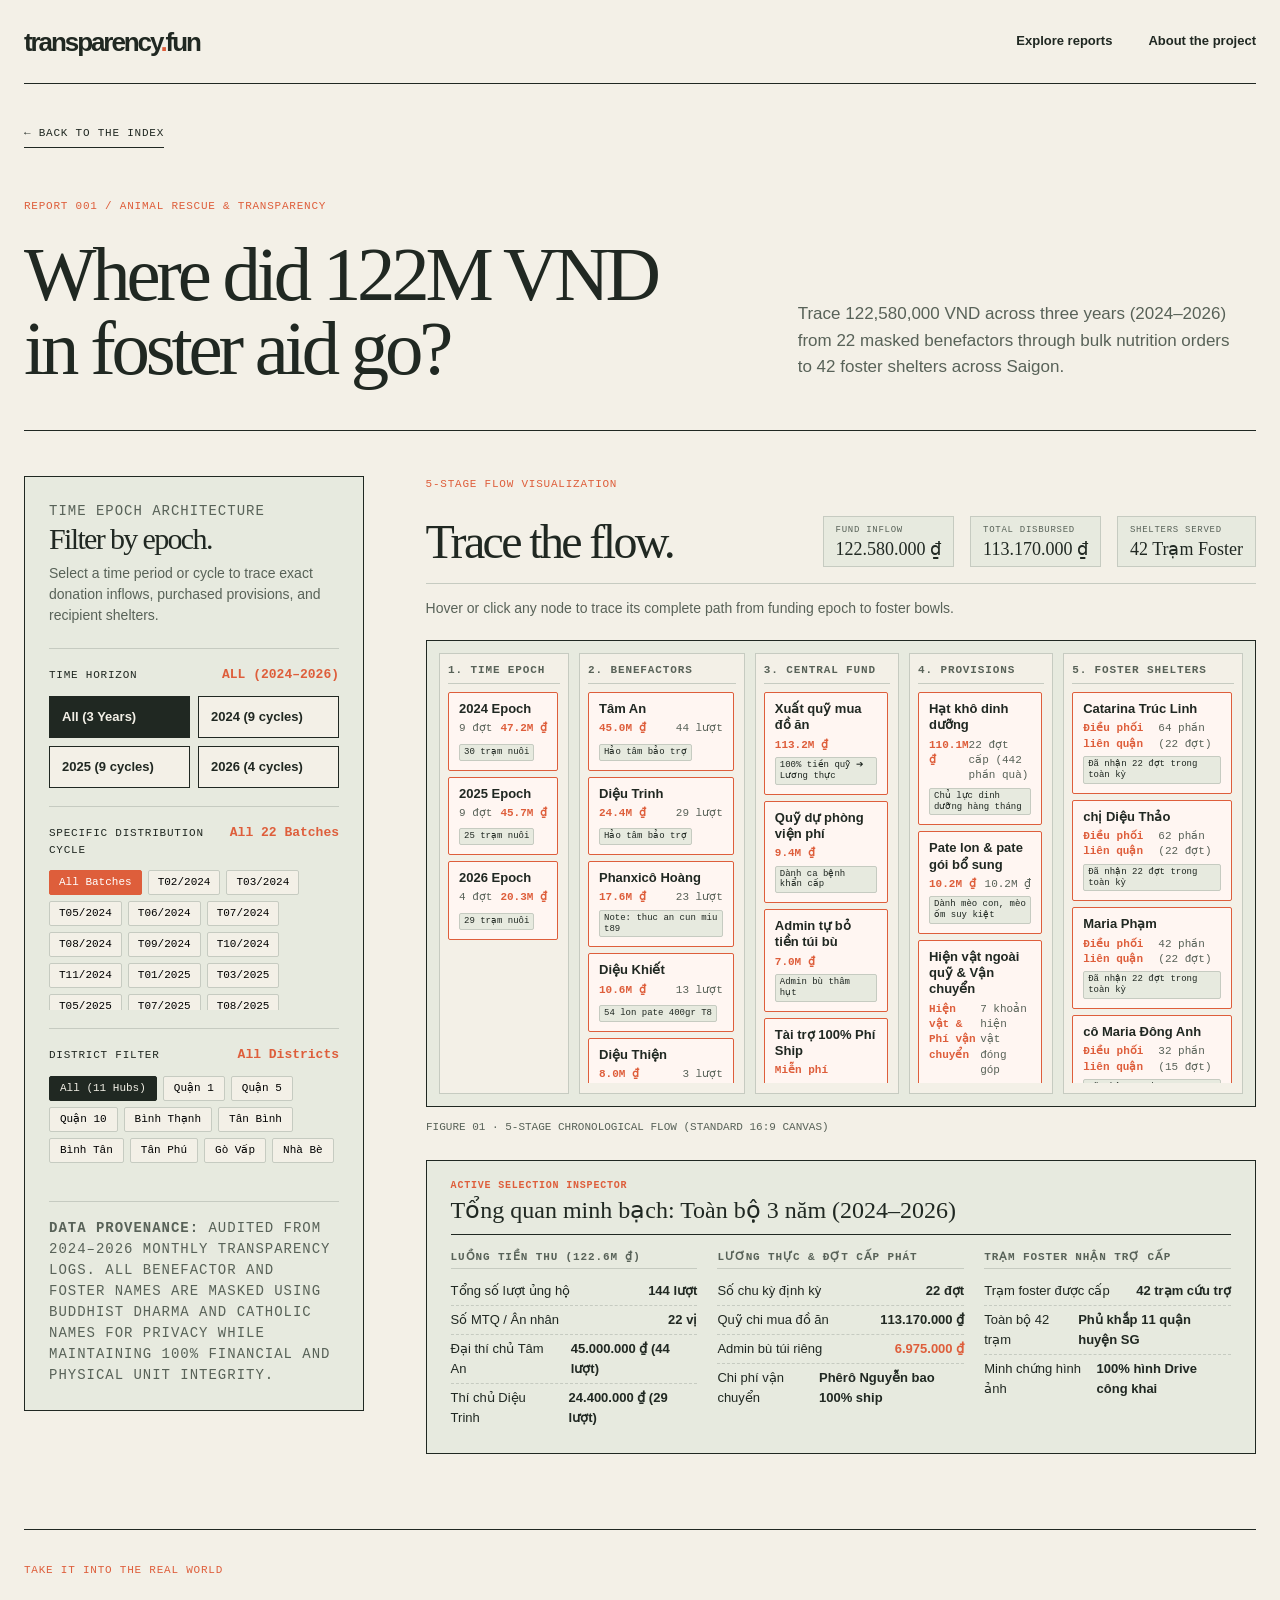
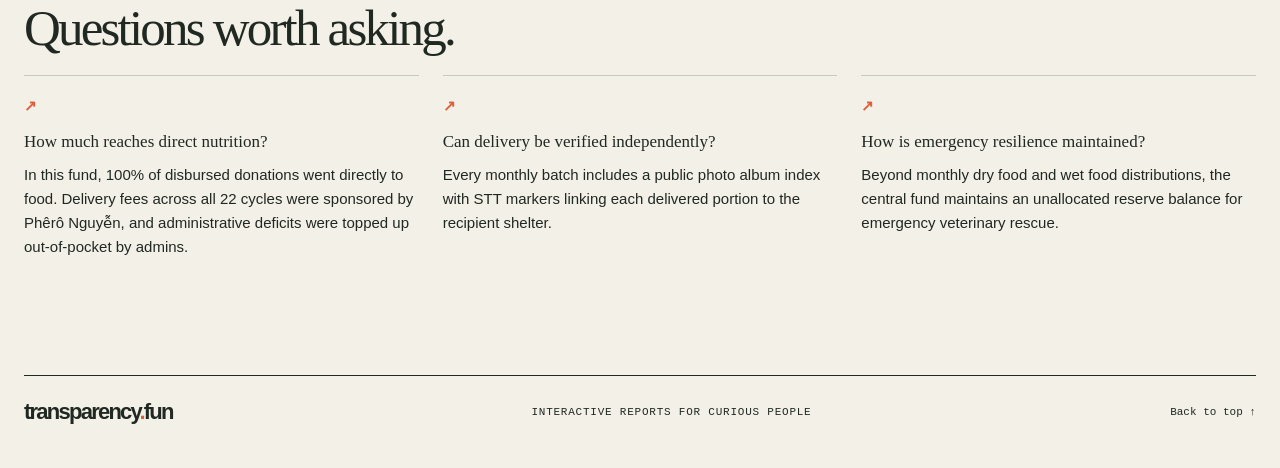
==== interactive/donation-epochs/index.html @ 35790a0d "feat: publish interactive transparency report directory" ====
<!doctype html>
<html lang="en">
<head>
  <meta charset="utf-8">
  <meta name="viewport" content="width=device-width, initial-scale=1">
  <meta name="theme-color" content="#f3f0e7">
  <meta name="description" content="An interactive 5-stage flow report exploring 122.58M VND in donations across 3 time epochs (2024–2026), 22 masked benefactors, and 42 Saigon cat foster shelters.">
  <title>Where did 122M VND in foster aid go? — Transparency Fun</title>
  <link rel="stylesheet" href="../../styles.css">
  <link rel="stylesheet" href="../../infographic.css">
  <link rel="stylesheet" href="styles.css">
  <script type="module" src="script.js"></script>
</head>
<body id="top">
  <header class="site-header wrap">
    <a class="wordmark" href="../../" aria-label="Transparency Fun home">transparency<span>.</span>fun</a>
    <nav aria-label="Main navigation"><a href="../../#reports">Explore reports</a><a href="../../#about">About the project</a></nav>
  </header>

  <main class="wrap report-wrap">
    <a class="back-link" href="../../#reports">← BACK TO THE INDEX</a>
    <header class="report-header">
      <div>
        <p class="eyebrow">REPORT 001 / ANIMAL RESCUE & TRANSPARENCY</p>
        <h1>Where did 122M VND<br>in foster aid go?</h1>
      </div>
      <p>Trace 122,580,000 VND across three years (2024–2026) from 22 masked benefactors through bulk nutrition orders to 42 foster shelters across Saigon.</p>
    </header>

    <div class="report-body">
      <section class="control-panel" aria-labelledby="controls-title">
        <p class="report-label">TIME EPOCH ARCHITECTURE</p>
        <h2 id="controls-title">Filter by epoch.</h2>
        <p>Select a time period or cycle to trace exact donation inflows, purchased provisions, and recipient shelters.</p>

        <div class="control">
          <div class="control-row">
            <span class="control-label">TIME HORIZON</span>
            <output id="active-epoch-label">ALL (2024–2026)</output>
          </div>
          <div class="epoch-button-group" role="group" aria-label="Time epochs">
            <button type="button" class="epoch-btn is-active" data-epoch="all">All (3 Years)</button>
            <button type="button" class="epoch-btn" data-epoch="2024">2024 (9 cycles)</button>
            <button type="button" class="epoch-btn" data-epoch="2025">2025 (9 cycles)</button>
            <button type="button" class="epoch-btn" data-epoch="2026">2026 (4 cycles)</button>
          </div>
        </div>

        <div class="control">
          <div class="control-row">
            <span class="control-label">SPECIFIC DISTRIBUTION CYCLE</span>
            <output id="active-cycle-label">All 22 Batches</output>
          </div>
          <div class="cycle-pill-group" id="cycle-pills-container" aria-label="Monthly cycles">
            <!-- Populated dynamically by script.js -->
          </div>
        </div>

        <div class="control">
          <div class="control-row">
            <span class="control-label">DISTRICT FILTER</span>
            <output id="active-district-label">All Districts</output>
          </div>
          <div class="district-pill-group" id="district-pills-container" aria-label="District filters">
            <button type="button" class="district-btn is-active" data-district="all">All (11 Hubs)</button>
            <button type="button" class="district-btn" data-district="Q1">Quận 1</button>
            <button type="button" class="district-btn" data-district="Q5">Quận 5</button>
            <button type="button" class="district-btn" data-district="Q10">Quận 10</button>
            <button type="button" class="district-btn" data-district="Bình Thạnh">Bình Thạnh</button>
            <button type="button" class="district-btn" data-district="Tân Bình">Tân Bình</button>
            <button type="button" class="district-btn" data-district="Bình Tân">Bình Tân</button>
            <button type="button" class="district-btn" data-district="Tân Phú">Tân Phú</button>
            <button type="button" class="district-btn" data-district="Gò Vấp">Gò Vấp</button>
            <button type="button" class="district-btn" data-district="Nhà Bè">Nhà Bè</button>
          </div>
        </div>

        <p class="method-note">
          <strong>Data Provenance:</strong> Audited from 2024–2026 monthly transparency logs. All benefactor and foster names are masked using Buddhist Dharma and Catholic names for privacy while maintaining 100% financial and physical unit integrity.
        </p>
      </section>

      <section class="result-panel" aria-labelledby="flow-title">
        <div class="result-header">
          <div>
            <p class="eyebrow">5-STAGE FLOW VISUALIZATION</p>
            <h2 id="flow-title">Trace the flow.</h2>
          </div>
          <div class="summary-metric-cards">
            <div class="kpi-mini">
              <span class="kpi-mini-label">FUND INFLOW</span>
              <strong id="kpi-inflow">122,580,000 ₫</strong>
            </div>
            <div class="kpi-mini">
              <span class="kpi-mini-label">TOTAL DISBURSED</span>
              <strong id="kpi-disbursed">104,500,000 ₫</strong>
            </div>
            <div class="kpi-mini">
              <span class="kpi-mini-label">SHELTERS SERVED</span>
              <strong id="kpi-shelters">42 Homes</strong>
            </div>
          </div>
        </div>

        <p class="flow-instruction">Hover or click any node to trace its complete path from funding epoch to foster bowls.</p>

        <!-- 16:9 Standard Infographic Frame and Canvas -->
        <figure class="infographic-frame" data-format="16:9">
          <div class="infographic-canvas" id="infographic-canvas">
            <div class="flow-columns" id="flow-columns-container">
              <!-- Column 1: Time Epoch -->
              <div class="flow-col" data-stage="1">
                <h3 class="col-title">1. Time Epoch</h3>
                <div class="col-cards" id="stage-epoch-cards"></div>
              </div>

              <!-- Column 2: Benefactors -->
              <div class="flow-col" data-stage="2">
                <h3 class="col-title">2. Benefactors</h3>
                <div class="col-cards" id="stage-donor-cards"></div>
              </div>

              <!-- Column 3: Central Fund Pool -->
              <div class="flow-col" data-stage="3">
                <h3 class="col-title">3. Central Fund</h3>
                <div class="col-cards" id="stage-fund-cards"></div>
              </div>

              <!-- Column 4: Provisions -->
              <div class="flow-col" data-stage="4">
                <h3 class="col-title">4. Provisions</h3>
                <div class="col-cards" id="stage-provision-cards"></div>
              </div>

              <!-- Column 5: Foster Groups -->
              <div class="flow-col" data-stage="5">
                <h3 class="col-title">5. Foster Shelters</h3>
                <div class="col-cards" id="stage-foster-cards"></div>
              </div>
            </div>
          </div>
          <figcaption>FIGURE 01 · 5-STAGE CHRONOLOGICAL FLOW (STANDARD 16:9 CANVAS)</figcaption>
        </figure>

        <!-- Inspector Drawer: Live Audited Inspection -->
        <div class="inspector-drawer" id="inspector-drawer" aria-live="polite">
          <div class="inspector-header">
            <span class="inspector-tag" id="inspector-tag">ACTIVE SELECTION INSPECTOR</span>
            <h4 id="inspector-title">All Epochs (2024–2026 Overview)</h4>
          </div>
          <div class="inspector-content" id="inspector-content">
            <!-- Populated dynamically -->
          </div>
        </div>
      </section>
    </div>

    <section class="report-question" aria-labelledby="questions-title">
      <p class="eyebrow">TAKE IT INTO THE REAL WORLD</p>
      <h2 id="questions-title">Questions worth asking.</h2>
      <ul>
        <li>
          <strong>How much reaches direct nutrition?</strong>
          In this fund, 100% of disbursed donations went directly to food. Delivery fees across all 22 cycles were sponsored by Phêrô Nguyễn, and administrative deficits were topped up out-of-pocket by admins.
        </li>
        <li>
          <strong>Can delivery be verified independently?</strong>
          Every monthly batch includes a public photo album index with STT markers linking each delivered portion to the recipient shelter.
        </li>
        <li>
          <strong>How is emergency resilience maintained?</strong>
          Beyond monthly dry food and wet food distributions, the central fund maintains an unallocated reserve balance for emergency veterinary rescue.
        </li>
      </ul>
    </section>
  </main>

  <footer class="site-footer wrap">
    <a class="wordmark" href="../../">transparency<span>.</span>fun</a>
    <span>INTERACTIVE REPORTS FOR CURIOUS PEOPLE</span>
    <a href="#top">Back to top ↑</a>
  </footer>
</body>
</html>
---- styles.css ----
:root { --paper:#f3f0e7; --ink:#202822; --muted:#586258; --line:#c6cbc1; --orange:#de5e3b; --sage:#e7eadf; --serif:Georgia,'Times New Roman',serif; --sans:Arial,Helvetica,sans-serif; --mono:ui-monospace,SFMono-Regular,Menlo,monospace; }
* { box-sizing:border-box; }
html { scroll-behavior:smooth; }
body { margin:0; color:var(--ink); background:var(--paper); font:16px/1.55 var(--sans); }
a { color:inherit; }
button,input { font:inherit; }
:focus-visible { outline:3px solid var(--orange); outline-offset:4px; }
[hidden] { display:none !important; }
.wrap { width:min(1240px,calc(100% - 48px)); margin-inline:auto; }
.site-header { min-height:84px; display:flex; align-items:center; justify-content:space-between; gap:28px; border-bottom:1px solid var(--ink); }
.wordmark { text-decoration:none; font-size:26px; font-weight:800; letter-spacing:-.08em; line-height:1; white-space:nowrap; }
.wordmark span { color:var(--orange); }
.site-header nav { display:flex; gap:36px; }
.site-header nav a { text-decoration:none; font-size:13px; font-weight:600; }
.site-header nav a:hover,.site-footer a:hover,.text-link:hover { color:var(--orange); }
.hero { min-height:650px; display:grid; grid-template-columns:1.2fr .8fr; gap:clamp(34px,7vw,105px); align-items:center; padding-block:76px; }
.hero-copy { min-width:0; }
.eyebrow,.feature-top,.feature-bottom>span,.hero-foot,.report-number,.card-open,.back-link,.report-label,.site-footer>span,.control-label,.method-note,.report-badge { font:500 11px/1.5 var(--mono); letter-spacing:.07em; text-transform:uppercase; }
.eyebrow { color:var(--orange); margin:0 0 24px; }
.hero-label { display:flex; align-items:center; gap:11px; margin-bottom:34px; }
.asterisk { font-size:29px; line-height:.5; }
h1,h2,h3,p { margin-top:0; }
h1,h2,h3 { font-family:var(--serif); font-weight:400; letter-spacing:-.055em; }
em { font-weight:400; }
h1 { font-size:clamp(65px,8.3vw,119px); line-height:.93; margin:0 0 30px; }
h1 em { color:var(--orange); }
.hero-description { max-width:470px; font-size:18px; line-height:1.55; color:#445048; margin-bottom:34px; }
.hero-actions { display:flex; flex-wrap:wrap; align-items:center; gap:22px; }
.button { display:inline-flex; align-items:center; justify-content:space-between; gap:32px; background:var(--orange); color:white; padding:15px 20px; text-decoration:none; font-size:13px; font-weight:700; transition:transform .2s ease,background .2s ease; }
.button:hover { background:#b84025; transform:translateY(-3px); }
.button span { font-size:19px; line-height:1; }
.text-link { text-decoration:underline; text-underline-offset:6px; font-size:13px; font-weight:700; }
.feature { min-height:440px; display:flex; flex-direction:column; padding:22px 24px 26px; border:1px solid var(--ink); background:var(--sage); text-decoration:none; transform:rotate(3deg); box-shadow:12px 12px 0 var(--orange); transition:transform .25s ease; }
.feature:hover { transform:rotate(0deg) translateY(-5px); }
.feature-top { display:flex; justify-content:space-between; gap:12px; border-bottom:1px solid var(--ink); padding-bottom:12px; }
.feature-art { position:relative; flex:1; min-height:140px; overflow:hidden; }
.feature-cover-image { position:absolute; inset:0; width:100%; height:100%; object-fit:cover; }
.feature-art.has-image .path,.feature-art.has-image .feature-dot,.feature-art.has-image .feature-arrow { display:none; }
.path { position:absolute; border:1px solid var(--ink); border-radius:50%; transform:rotate(-18deg); }
.path-one { width:140px; height:105px; left:32%; top:20%; }
.path-two { width:230px; height:145px; left:17%; top:13%; }
.path-three { width:320px; height:190px; left:1%; top:3%; }
.feature-dot { position:absolute; width:13px; height:13px; border-radius:50%; background:var(--ink); }
.dot-one { left:17%; top:51%; }.dot-two { left:48%; top:24%; background:var(--orange); width:48px; height:48px; }.dot-three { left:80%; top:48%; }
.feature-arrow { position:absolute; right:7%; top:12%; font-size:32px; }
.feature-bottom { border-top:1px solid var(--ink); padding-top:14px; display:flex; flex-direction:column; align-items:start; }
.feature-bottom strong { font:400 clamp(36px,3.9vw,55px)/.98 var(--serif); letter-spacing:-.05em; margin:12px 0 10px; }
.feature-bottom small { max-width:265px; font-size:13px; line-height:1.45; }
.hero-foot { display:flex; justify-content:space-between; gap:20px; border-top:1px solid var(--line); padding:19px 0; color:var(--muted); }
.hero-foot a { text-decoration:none; }
.intro { border-top:1px solid var(--ink); border-bottom:1px solid var(--ink); padding-block:43px 49px; display:grid; grid-template-columns:1fr 1.25fr; gap:60px; align-items:start; }
.intro .eyebrow { margin:0; }
.intro>p:last-child { font:400 clamp(21px,2.6vw,32px)/1.27 var(--serif); letter-spacing:-.025em; margin:0; }
.directory { padding-block:104px 120px; scroll-margin-top:30px; }
.section-heading { display:flex; align-items:end; justify-content:space-between; gap:50px; margin-bottom:38px; }
h2 { font-size:clamp(45px,5.4vw,76px); line-height:1.04; margin-bottom:0; }
.section-heading h2 { max-width:670px; }
.section-heading>p { max-width:225px; font-size:14px; color:var(--muted); margin:0 0 6px; }
.report-grid { display:grid; grid-template-columns:repeat(3,minmax(0,1fr)); gap:18px; }
.report-card { display:flex; flex-direction:column; min-width:0; }
a.report-card { text-decoration:none; transition:transform .2s ease; }
a.report-card:hover { transform:translateY(-6px); }
.card-cover { height:295px; border:1px solid var(--ink); position:relative; overflow:hidden; display:flex; flex-direction:column; justify-content:space-between; padding:20px; }
.card-cover.active { background:#efbba8; }
.card-cover.future { background:#e7eadf; border-color:#acb6a9; }
.report-number { display:flex; justify-content:space-between; position:relative; z-index:1; }
.card-art { position:absolute; inset:0; display:grid; place-items:center; }
.card-art img { position:absolute; inset:0; display:block; width:100%; height:100%; object-fit:cover; }
.report-art::before,.report-art::after { content:''; position:absolute; width:190px; height:190px; border:2px solid var(--ink); border-radius:50%; transform:translate(-28px,-6px); }
.report-art::after { width:115px; height:115px; background:var(--orange); border:0; transform:translate(32px,12px); box-shadow:0 0 0 28px #efbba8,0 0 0 29px var(--ink); }
.future-art { color:#9eada1; font:400 150px/1 var(--serif); }
.cover-bottom { position:relative; z-index:1; font:500 11px var(--mono); }
.card-info { padding:20px 2px 0; display:flex; flex-direction:column; flex:1; }
.card-info h3 { font-size:clamp(29px,2.9vw,42px); line-height:1.05; margin-bottom:11px; }
.card-info p { color:var(--muted); font-size:14px; max-width:280px; margin-bottom:22px; }
.card-open { border-top:1px solid var(--line); padding-top:13px; margin-top:auto; display:flex; justify-content:space-between; }
.report-card.is-future .card-open { color:var(--muted); }
.about { scroll-margin-top:30px; border-top:1px solid var(--ink); padding-block:85px 105px; display:grid; grid-template-columns:1.25fr .75fr; gap:12%; align-items:center; }
.about h2 { max-width:670px; margin-bottom:25px; }
.about>div:first-child>p:last-child { max-width:590px; color:var(--muted); font-size:17px; line-height:1.6; }
.about-stamp { border:1px solid var(--ink); min-height:320px; padding:24px; background:var(--sage); display:flex; flex-direction:column; justify-content:space-between; }
.about-stamp>span:first-child { font:500 11px var(--mono); }
.stamp-shape { color:var(--orange); font:180px/1 var(--serif); text-align:center; transform:rotate(-12deg); }
.about-stamp p { font:400 23px/1.2 var(--serif); margin:0; }
.site-footer { border-top:1px solid var(--ink); display:flex; align-items:center; justify-content:space-between; gap:25px; padding-block:25px 45px; }
.site-footer .wordmark { font-size:22px; }
.site-footer>a:last-child { font:500 11px var(--mono); text-decoration:none; white-space:nowrap; }

@media (max-width:1000px) { .hero { gap:35px; } h1 { font-size:clamp(59px,8vw,95px); } .feature { min-height:400px; } }
@media (max-width:760px) { .wrap { width:min(100% - 36px,1240px); } .site-header { min-height:70px; } .wordmark { font-size:22px; } .site-header nav { gap:15px; } .site-header nav a { font-size:11px; } .hero { grid-template-columns:1fr; padding-block:65px; min-height:0; gap:60px; } h1 { font-size:clamp(64px,12vw,94px); } .feature { width:min(100% - 15px,490px); justify-self:center; min-height:400px; } .intro { grid-template-columns:1fr; gap:22px; } .directory { padding-block:75px; } .report-grid { grid-template-columns:repeat(2,minmax(0,1fr)); } .section-heading { align-items:start; flex-direction:column; gap:15px; } .about { grid-template-columns:1fr; gap:35px; padding-block:70px; } .about-stamp { min-height:265px; } }
@media (max-width:520px) { .site-header nav a:last-child { display:none; } .hero { padding-top:55px; } h1 { font-size:clamp(54px,13vw,72px); } .hero-description { font-size:16px; } .feature { min-height:390px; } .hero-foot { font-size:9px; } .hero-foot span { max-width:160px; } .report-grid { grid-template-columns:1fr; gap:38px; } .card-cover { height:320px; } .site-footer { flex-wrap:wrap; } .site-footer>span { order:3; width:100%; } }
@media (prefers-reduced-motion:reduce) { html { scroll-behavior:auto; } *,*::before,*::after { transition-duration:.01ms !important; animation-duration:.01ms !important; } }
---- infographic.css ----
/* Ratio belongs to the visualization, not to the surrounding report page. */
.infographic-frame { width:100%; margin-inline:auto; container-type:inline-size; }
.infographic-frame[data-format="16:9"] { max-width:1240px; }
.infographic-frame[data-format="9:16"] { max-width:440px; }
.infographic-canvas { width:100%; aspect-ratio:16 / 9; overflow:hidden; background:var(--sage); border:1px solid var(--ink); }
.infographic-frame[data-format="9:16"] .infographic-canvas { aspect-ratio:9 / 16; }
.infographic-frame figcaption { padding-top:12px; font:500 11px/1.5 var(--mono); color:var(--muted); }
---- interactive/donation-epochs/styles.css ----
/* donation-epochs styles.css — Open notebook design system */

.report-wrap {
  padding: 35px 0 100px;
  min-height: 75vh;
}

.back-link {
  display: inline-block;
  text-decoration: none;
  border-bottom: 1px solid var(--ink);
  padding-bottom: 5px;
  margin-bottom: 50px;
  font: 500 11px/1.5 var(--mono);
  letter-spacing: .07em;
}

.report-header {
  display: grid;
  grid-template-columns: 1.2fr .8fr;
  gap: 7%;
  align-items: end;
  border-bottom: 1px solid var(--ink);
  padding-bottom: 45px;
}

.report-header h1 {
  font-size: clamp(52px, 6vw, 88px);
  margin-bottom: 0;
  line-height: .96;
}

.report-header p:last-child {
  font-size: 17px;
  line-height: 1.55;
  color: var(--muted);
  max-width: 440px;
  margin-bottom: 5px;
}

/* Body layout: Left control panel + Right result panel */
.report-body {
  display: grid;
  grid-template-columns: minmax(280px, 340px) minmax(0, 1fr);
  gap: 5%;
  padding-top: 45px;
}

/* Control Panel */
.control-panel {
  background: var(--sage);
  border: 1px solid var(--ink);
  padding: 24px;
  align-self: start;
}

.control-panel h2 {
  font-size: 30px;
  line-height: 1.1;
  margin-bottom: 8px;
}

.control-panel > p {
  color: var(--muted);
  font-size: 14px;
  line-height: 1.5;
  margin-bottom: 0;
}

.control {
  border-top: 1px solid var(--line);
  padding: 18px 0;
}

.control:first-of-type {
  margin-top: 22px;
}

.control-row {
  display: flex;
  justify-content: space-between;
  gap: 12px;
  align-items: baseline;
  margin-bottom: 12px;
}

.control-row output {
  font: 600 13px/1 var(--mono);
  color: var(--orange);
  white-space: nowrap;
}

/* Epoch Button Group */
.epoch-button-group {
  display: grid;
  grid-template-columns: 1fr 1fr;
  gap: 8px;
}

.epoch-btn {
  background: var(--paper);
  border: 1px solid var(--ink);
  color: var(--ink);
  padding: 10px 12px;
  font-size: 13px;
  font-weight: 600;
  text-align: left;
  cursor: pointer;
  transition: all .15s ease;
}

.epoch-btn:hover {
  background: #fdfdf9;
  border-color: var(--orange);
}

.epoch-btn.is-active {
  background: var(--ink);
  color: var(--paper);
  border-color: var(--ink);
}

/* Cycle Pills Container */
.cycle-pill-group {
  display: flex;
  flex-wrap: wrap;
  gap: 6px;
  max-height: 140px;
  overflow-y: auto;
  padding-right: 4px;
}

.cycle-pill {
  background: var(--paper);
  border: 1px solid var(--line);
  font: 500 11px/1 var(--mono);
  padding: 6px 9px;
  cursor: pointer;
  border-radius: 2px;
  transition: all .15s ease;
}

.cycle-pill:hover {
  border-color: var(--ink);
}

.cycle-pill.is-active {
  background: var(--orange);
  border-color: var(--orange);
  color: white;
}

/* District Pills */
.district-pill-group {
  display: flex;
  flex-wrap: wrap;
  gap: 6px;
}

.district-btn {
  background: var(--paper);
  border: 1px solid var(--line);
  font: 500 11px/1 var(--mono);
  padding: 6px 10px;
  cursor: pointer;
  border-radius: 2px;
  transition: all .15s ease;
}

.district-btn:hover {
  border-color: var(--ink);
}

.district-btn.is-active {
  background: var(--ink);
  border-color: var(--ink);
  color: var(--paper);
}

.method-note {
  border-top: 1px solid var(--line);
  color: var(--muted);
  font-size: 12px;
  line-height: 1.6;
  margin-top: 20px;
  padding-top: 16px;
}

/* Result Panel */
.result-panel {
  min-width: 0;
}

.result-header {
  display: flex;
  justify-content: space-between;
  align-items: flex-end;
  gap: 24px;
  margin-bottom: 8px;
  border-bottom: 1px solid var(--line);
  padding-bottom: 16px;
}

.result-header h2 {
  font-size: clamp(34px, 3.8vw, 48px);
  margin-bottom: 0;
}

.summary-metric-cards {
  display: flex;
  gap: 16px;
  flex-wrap: wrap;
}

.kpi-mini {
  background: var(--sage);
  border: 1px solid var(--line);
  padding: 8px 12px;
  min-width: 110px;
}

.kpi-mini-label {
  display: block;
  font: 500 9px/1.2 var(--mono);
  color: var(--muted);
  letter-spacing: .08em;
  margin-bottom: 4px;
}

.kpi-mini strong {
  display: block;
  font: 400 18px/1 var(--serif);
  color: var(--ink);
}

.flow-instruction {
  font-size: 14px;
  color: var(--muted);
  margin: 14px 0 20px;
}

/* 16:9 Standard Infographic Frame and Canvas */
.infographic-frame {
  margin: 16px 0 25px;
}

.infographic-canvas {
  padding: 12px;
  display: flex;
  flex-direction: column;
}

.flow-columns {
  display: grid;
  grid-template-columns: 130px 1.15fr 1fr 1fr 1.25fr;
  gap: 10px;
  height: 100%;
  align-items: stretch;
  overflow: hidden;
}

.flow-col {
  background: var(--paper);
  border: 1px solid var(--line);
  padding: 10px 8px;
  display: flex;
  flex-direction: column;
  height: 100%;
  overflow: hidden;
}

.col-title {
  font: 600 11px/1.2 var(--mono);
  letter-spacing: .08em;
  text-transform: uppercase;
  color: var(--muted);
  border-bottom: 1px solid var(--line);
  padding-bottom: 6px;
  margin-bottom: 8px;
  flex-shrink: 0;
}

.col-cards {
  display: flex;
  flex-direction: column;
  gap: 6px;
  overflow-y: auto;
  flex: 1;
  padding-right: 2px;
}

/* Individual Flow Node Card */
.node-card {
  background: #fbf9f4;
  border: 1px solid var(--line);
  padding: 8px 10px;
  border-radius: 2px;
  cursor: pointer;
  transition: all .15s ease;
  position: relative;
}

.node-card:hover {
  border-color: var(--ink);
  background: #ffffff;
}

.node-card.is-active {
  border-color: var(--orange);
  background: #fff6f2;
}

.node-card.is-dimmed {
  opacity: .35;
}

.node-name {
  display: block;
  font-size: 13px;
  font-weight: 600;
  line-height: 1.25;
  color: var(--ink);
}

.node-sub {
  display: flex;
  justify-content: space-between;
  font: 500 11px/1.4 var(--mono);
  color: var(--muted);
  margin-top: 4px;
}

.node-highlight {
  color: var(--orange);
  font-weight: 700;
}

.badge-tag {
  display: inline-block;
  font: 500 9px/1.2 var(--mono);
  padding: 2px 4px;
  background: var(--sage);
  border: 1px solid var(--line);
  border-radius: 2px;
  margin-top: 4px;
}

/* Inspector Drawer (Bottom Panel) */
.inspector-drawer {
  background: var(--sage);
  border: 1px solid var(--ink);
  padding: 20px 24px;
  margin-top: 20px;
}

.inspector-header {
  border-bottom: 1px solid var(--ink);
  padding-bottom: 10px;
  margin-bottom: 16px;
}

.inspector-tag {
  font: 600 10px/1 var(--mono);
  letter-spacing: .08em;
  color: var(--orange);
  display: block;
  margin-bottom: 6px;
}

.inspector-header h4 {
  font: 400 24px/1.1 var(--serif);
  margin: 0;
}

.inspector-content {
  display: grid;
  grid-template-columns: repeat(auto-fit, minmax(240px, 1fr));
  gap: 20px;
  font-size: 14px;
}

.inspector-col h5 {
  font: 600 11px/1.2 var(--mono);
  letter-spacing: .08em;
  text-transform: uppercase;
  color: var(--muted);
  margin: 0 0 8px;
  border-bottom: 1px solid var(--line);
  padding-bottom: 4px;
}

.inspector-col ul {
  list-style: none;
  padding: 0;
  margin: 0;
}

.inspector-col li {
  padding: 4px 0;
  border-bottom: 1px dashed var(--line);
  font-size: 13px;
  display: flex;
  justify-content: space-between;
  gap: 12px;
}

.inspector-col li:last-child {
  border-bottom: 0;
}

/* Questions section */
.report-question {
  margin-top: 75px;
  border-top: 1px solid var(--ink);
  padding-top: 32px;
}

.report-question h2 {
  font-size: clamp(34px, 4vw, 51px);
  margin-bottom: 20px;
}

.report-question ul {
  display: grid;
  grid-template-columns: repeat(3, 1fr);
  gap: 24px;
  padding: 0;
  list-style: none;
}

.report-question li {
  border-top: 1px solid var(--line);
  padding-top: 18px;
  font-size: 15px;
  line-height: 1.6;
}

.report-question strong {
  display: block;
  font-size: 17px;
  margin-bottom: 8px;
  font-family: var(--serif);
  font-weight: 400;
}

.report-question li::before {
  content: '↗';
  color: var(--orange);
  display: block;
  margin-bottom: 10px;
  font-weight: 700;
}

/* Responsive queries */
@media (max-width: 1080px) {
  .flow-columns {
    grid-template-columns: repeat(auto-fit, minmax(180px, 1fr));
  }
  .flow-col {
    min-height: 360px;
  }
}

@media (max-width: 760px) {
  .report-header,
  .report-body {
    grid-template-columns: 1fr;
    gap: 35px;
  }
  .report-header h1 {
    font-size: clamp(50px, 10vw, 76px);
  }
  .result-header {
    flex-direction: column;
    align-items: flex-start;
  }
  .report-question ul {
    grid-template-columns: 1fr;
    gap: 16px;
  }
  .flow-columns {
    grid-template-columns: 1fr;
  }
  .flow-col {
    min-height: auto;
  }
}
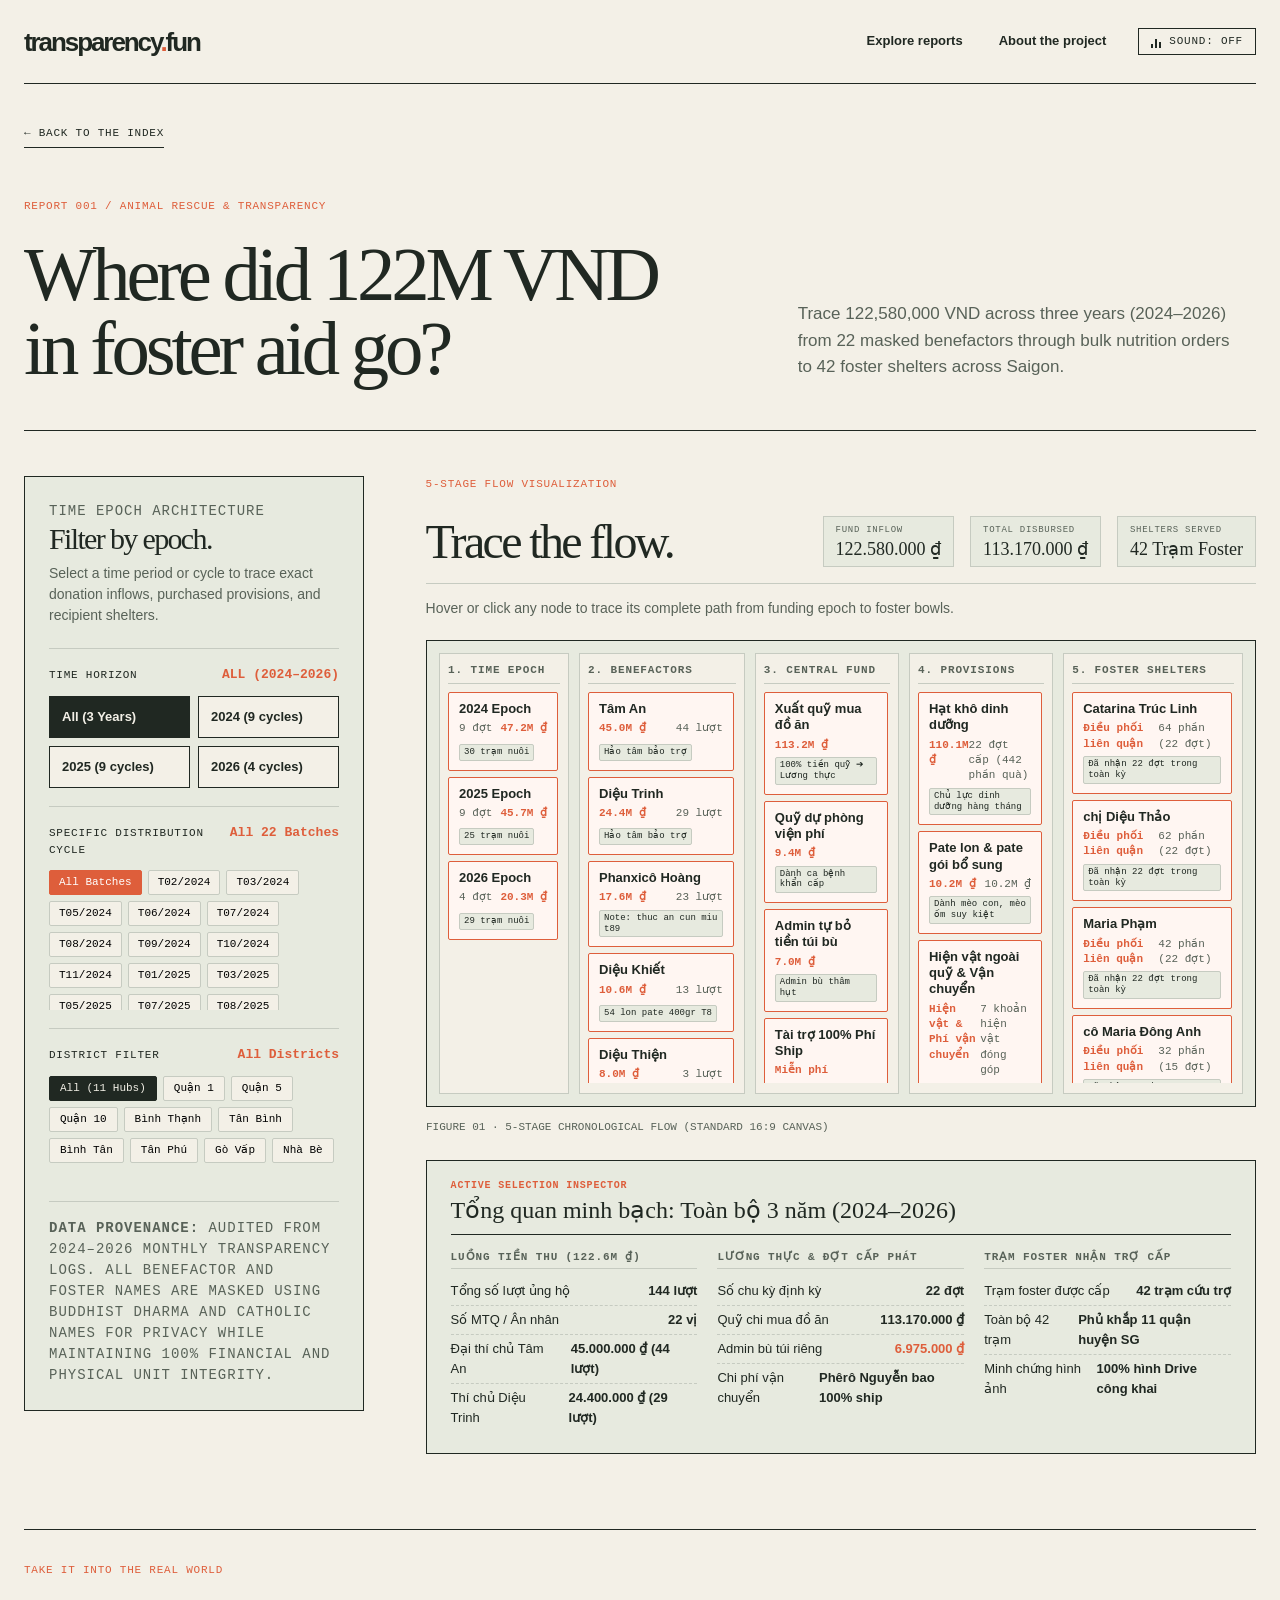
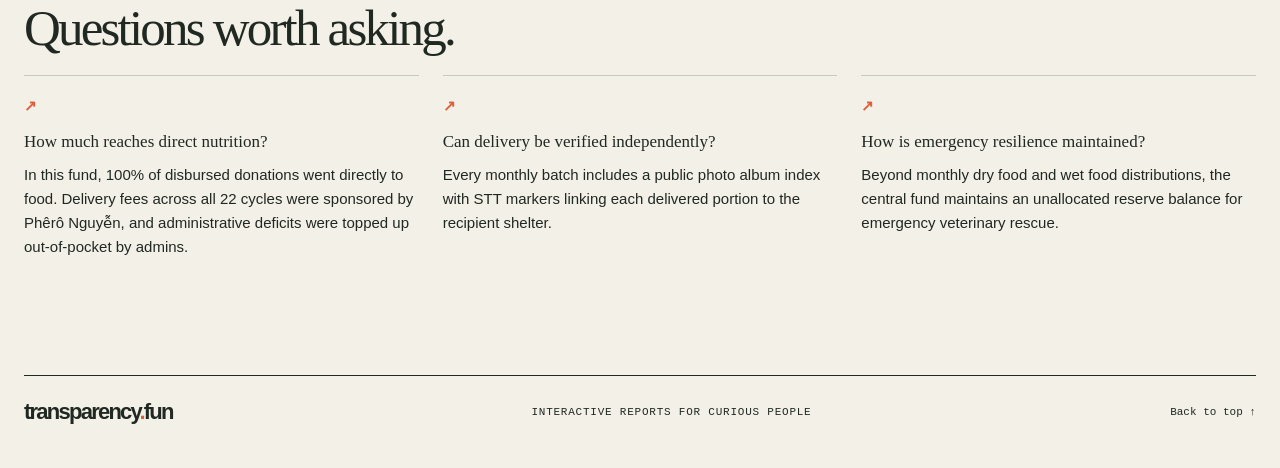
==== commit d8c42181: "feat: add adaptive multi-track ambient audio player with playlist auto-advance" ====
--- a/interactive/donation-epochs/index.html
+++ b/interactive/donation-epochs/index.html
@@ -14,7 +14,18 @@
 <body id="top">
   <header class="site-header wrap">
     <a class="wordmark" href="../../" aria-label="Transparency Fun home">transparency<span>.</span>fun</a>
-    <nav aria-label="Main navigation"><a href="../../#reports">Explore reports</a><a href="../../#about">About the project</a></nav>
+    <div class="site-header-actions">
+      <nav aria-label="Main navigation"><a href="../../#reports">Explore reports</a><a href="../../#about">About the project</a></nav>
+      <button id="sound-toggle" class="sound-toggle" type="button" aria-label="Play ambient background music" aria-pressed="false">
+        <span class="sound-bars" aria-hidden="true">
+          <span class="sound-bar bar-1"></span>
+          <span class="sound-bar bar-2"></span>
+          <span class="sound-bar bar-3"></span>
+        </span>
+        <span class="sound-label">SOUND: OFF</span>
+      </button>
+      <audio id="ambient-audio" preload="none"></audio>
+    </div>
   </header>
 
   <main class="wrap report-wrap">
--- a/styles.css
+++ b/styles.css
@@ -8,11 +8,27 @@
 [hidden] { display:none !important; }
 .wrap { width:min(1240px,calc(100% - 48px)); margin-inline:auto; }
 .site-header { min-height:84px; display:flex; align-items:center; justify-content:space-between; gap:28px; border-bottom:1px solid var(--ink); }
+.site-header-actions { display:flex; align-items:center; gap:32px; }
 .wordmark { text-decoration:none; font-size:26px; font-weight:800; letter-spacing:-.08em; line-height:1; white-space:nowrap; }
 .wordmark span { color:var(--orange); }
 .site-header nav { display:flex; gap:36px; }
 .site-header nav a { text-decoration:none; font-size:13px; font-weight:600; }
 .site-header nav a:hover,.site-footer a:hover,.text-link:hover { color:var(--orange); }
+.sound-toggle { display:inline-flex; align-items:center; gap:8px; background:var(--paper); color:var(--ink); border:1px solid var(--ink); padding:6px 12px; cursor:pointer; font:500 11px/1.2 var(--mono); letter-spacing:.07em; text-transform:uppercase; transition:background .2s ease,color .2s ease,border-color .2s ease; }
+.sound-toggle:hover { background:var(--sage); }
+.sound-toggle.is-playing { background:var(--ink); color:var(--paper); }
+.sound-bars { display:inline-flex; align-items:flex-end; gap:2px; height:12px; width:10px; }
+.sound-bar { display:block; width:2px; background:var(--ink); }
+.sound-bar.bar-1 { height:4px; }
+.sound-bar.bar-2 { height:9px; }
+.sound-bar.bar-3 { height:6px; }
+.sound-toggle.is-playing .sound-bar { background:var(--orange); }
+.sound-toggle.is-playing .sound-bar.bar-1 { animation:soundBarPulse1 .8s ease-in-out infinite alternate; }
+.sound-toggle.is-playing .sound-bar.bar-2 { animation:soundBarPulse2 .6s ease-in-out infinite alternate; }
+.sound-toggle.is-playing .sound-bar.bar-3 { animation:soundBarPulse3 .9s ease-in-out infinite alternate; }
+@keyframes soundBarPulse1 { 0% { height:3px; } 100% { height:11px; } }
+@keyframes soundBarPulse2 { 0% { height:12px; } 100% { height:4px; } }
+@keyframes soundBarPulse3 { 0% { height:5px; } 100% { height:10px; } }
 .hero { min-height:650px; display:grid; grid-template-columns:1.2fr .8fr; gap:clamp(34px,7vw,105px); align-items:center; padding-block:76px; }
 .hero-copy { min-width:0; }
 .eyebrow,.feature-top,.feature-bottom>span,.hero-foot,.report-number,.card-open,.back-link,.report-label,.site-footer>span,.control-label,.method-note,.report-badge { font:500 11px/1.5 var(--mono); letter-spacing:.07em; text-transform:uppercase; }
@@ -87,6 +103,6 @@
 .site-footer>a:last-child { font:500 11px var(--mono); text-decoration:none; white-space:nowrap; }
 
 @media (max-width:1000px) { .hero { gap:35px; } h1 { font-size:clamp(59px,8vw,95px); } .feature { min-height:400px; } }
-@media (max-width:760px) { .wrap { width:min(100% - 36px,1240px); } .site-header { min-height:70px; } .wordmark { font-size:22px; } .site-header nav { gap:15px; } .site-header nav a { font-size:11px; } .hero { grid-template-columns:1fr; padding-block:65px; min-height:0; gap:60px; } h1 { font-size:clamp(64px,12vw,94px); } .feature { width:min(100% - 15px,490px); justify-self:center; min-height:400px; } .intro { grid-template-columns:1fr; gap:22px; } .directory { padding-block:75px; } .report-grid { grid-template-columns:repeat(2,minmax(0,1fr)); } .section-heading { align-items:start; flex-direction:column; gap:15px; } .about { grid-template-columns:1fr; gap:35px; padding-block:70px; } .about-stamp { min-height:265px; } }
-@media (max-width:520px) { .site-header nav a:last-child { display:none; } .hero { padding-top:55px; } h1 { font-size:clamp(54px,13vw,72px); } .hero-description { font-size:16px; } .feature { min-height:390px; } .hero-foot { font-size:9px; } .hero-foot span { max-width:160px; } .report-grid { grid-template-columns:1fr; gap:38px; } .card-cover { height:320px; } .site-footer { flex-wrap:wrap; } .site-footer>span { order:3; width:100%; } }
+@media (max-width:760px) { .wrap { width:min(100% - 36px,1240px); } .site-header { min-height:70px; } .site-header-actions { gap:16px; } .wordmark { font-size:22px; } .site-header nav { gap:15px; } .site-header nav a { font-size:11px; } .hero { grid-template-columns:1fr; padding-block:65px; min-height:0; gap:60px; } h1 { font-size:clamp(64px,12vw,94px); } .feature { width:min(100% - 15px,490px); justify-self:center; min-height:400px; } .intro { grid-template-columns:1fr; gap:22px; } .directory { padding-block:75px; } .report-grid { grid-template-columns:repeat(2,minmax(0,1fr)); } .section-heading { align-items:start; flex-direction:column; gap:15px; } .about { grid-template-columns:1fr; gap:35px; padding-block:70px; } .about-stamp { min-height:265px; } }
+@media (max-width:520px) { .site-header nav a:last-child { display:none; } .site-header-actions { gap:12px; } .sound-toggle { padding:5px 8px; font-size:10px; } .hero { padding-top:55px; } h1 { font-size:clamp(54px,13vw,72px); } .hero-description { font-size:16px; } .feature { min-height:390px; } .hero-foot { font-size:9px; } .hero-foot span { max-width:160px; } .report-grid { grid-template-columns:1fr; gap:38px; } .card-cover { height:320px; } .site-footer { flex-wrap:wrap; } .site-footer>span { order:3; width:100%; } }
 @media (prefers-reduced-motion:reduce) { html { scroll-behavior:auto; } *,*::before,*::after { transition-duration:.01ms !important; animation-duration:.01ms !important; } }
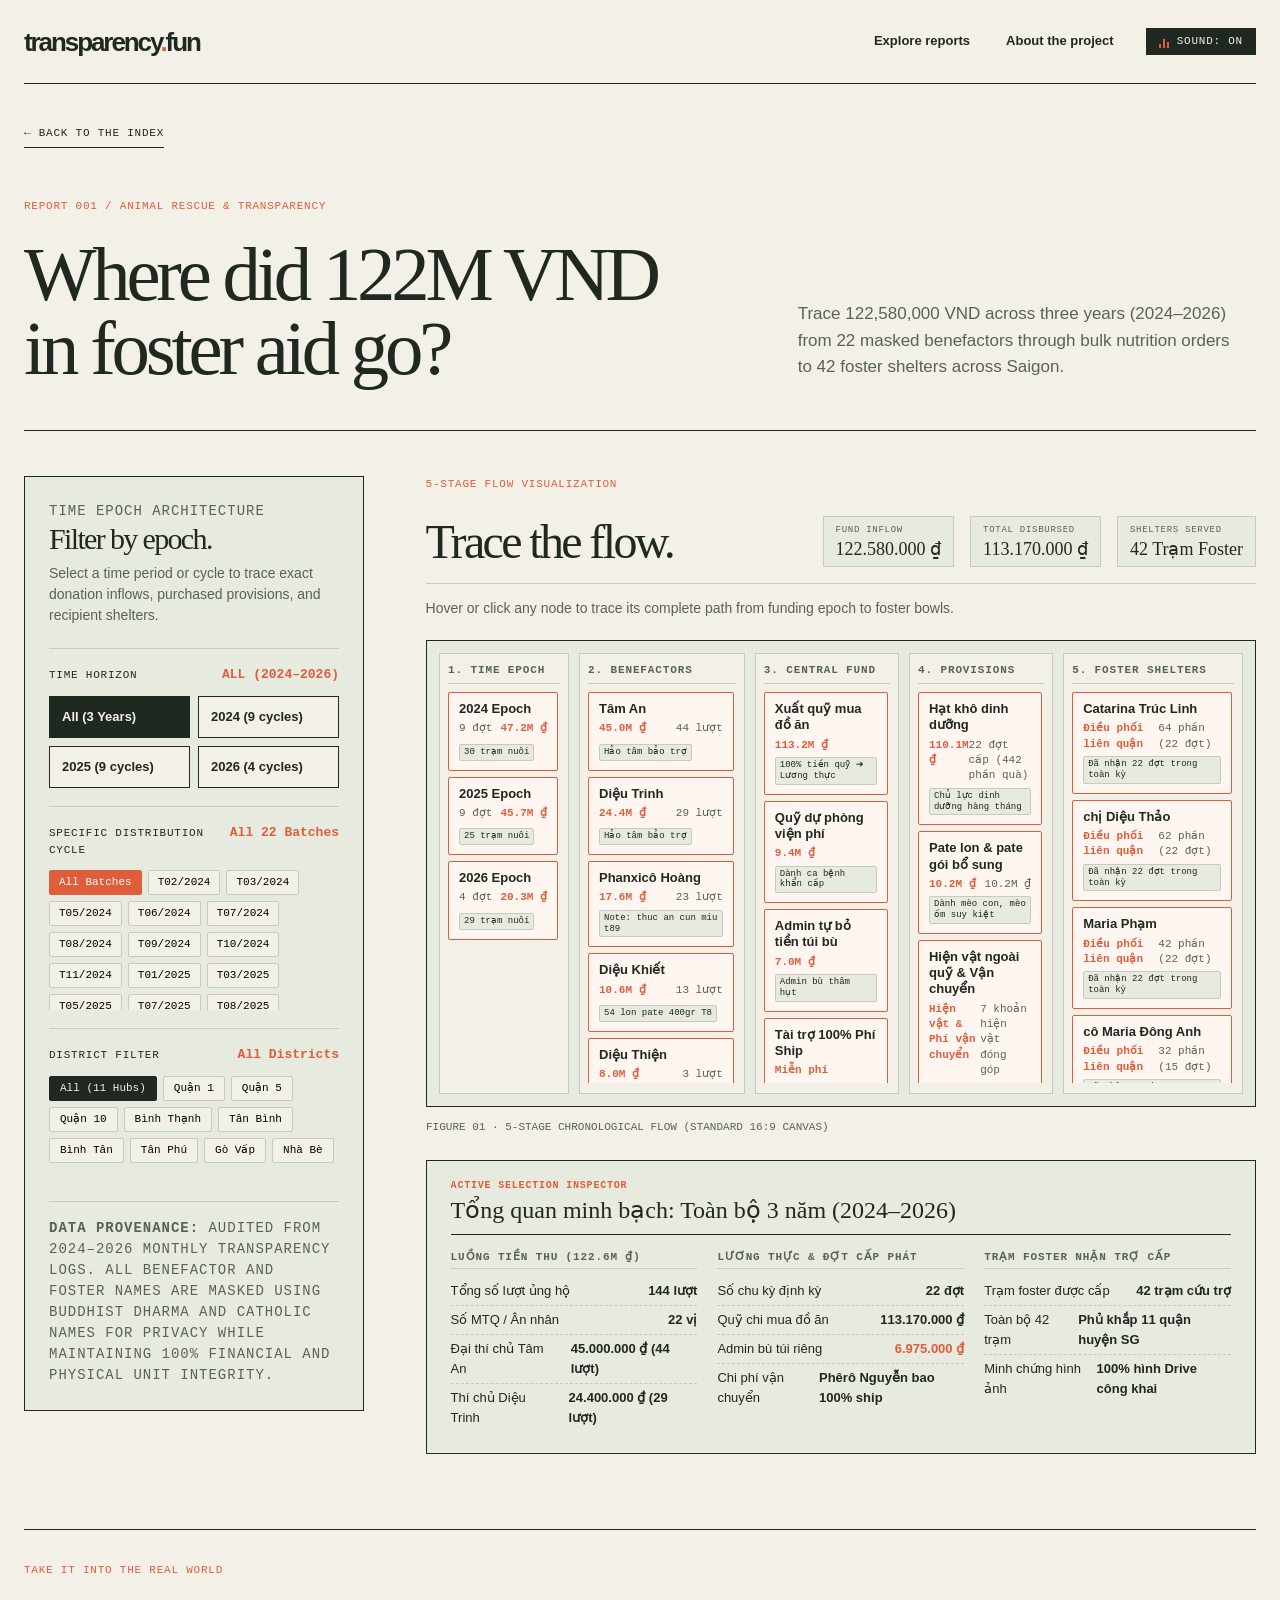
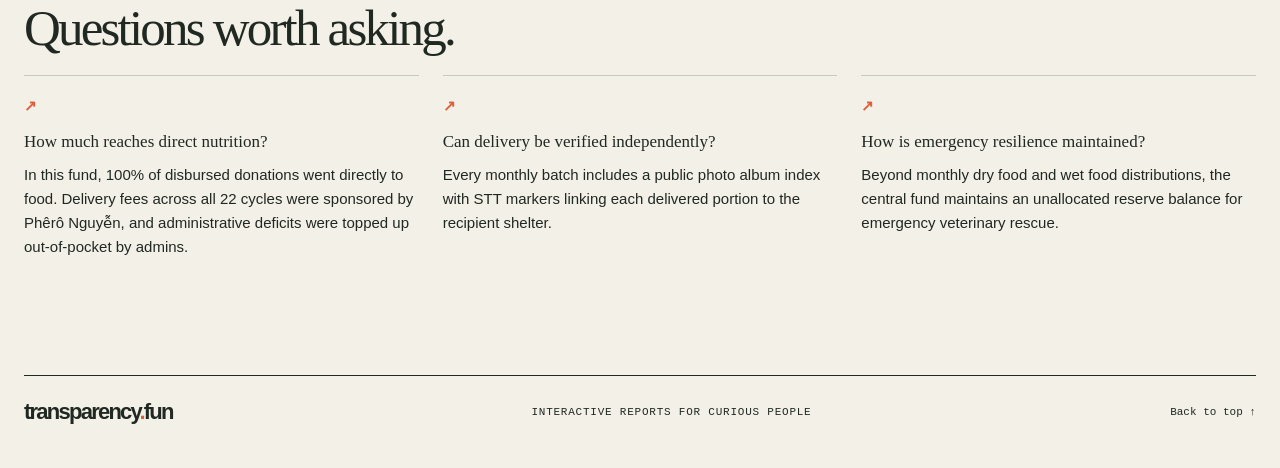
==== commit a253e4c5: "feat: configure ambient sound ON by default with seamless interaction handling" ====
--- a/interactive/donation-epochs/index.html
+++ b/interactive/donation-epochs/index.html
@@ -16,13 +16,13 @@
     <a class="wordmark" href="../../" aria-label="Transparency Fun home">transparency<span>.</span>fun</a>
     <div class="site-header-actions">
       <nav aria-label="Main navigation"><a href="../../#reports">Explore reports</a><a href="../../#about">About the project</a></nav>
-      <button id="sound-toggle" class="sound-toggle" type="button" aria-label="Play ambient background music" aria-pressed="false">
+      <button id="sound-toggle" class="sound-toggle is-playing" type="button" aria-label="Pause ambient background music" aria-pressed="true">
         <span class="sound-bars" aria-hidden="true">
           <span class="sound-bar bar-1"></span>
           <span class="sound-bar bar-2"></span>
           <span class="sound-bar bar-3"></span>
         </span>
-        <span class="sound-label">SOUND: OFF</span>
+        <span class="sound-label">SOUND: ON</span>
       </button>
       <audio id="ambient-audio" preload="none"></audio>
     </div>
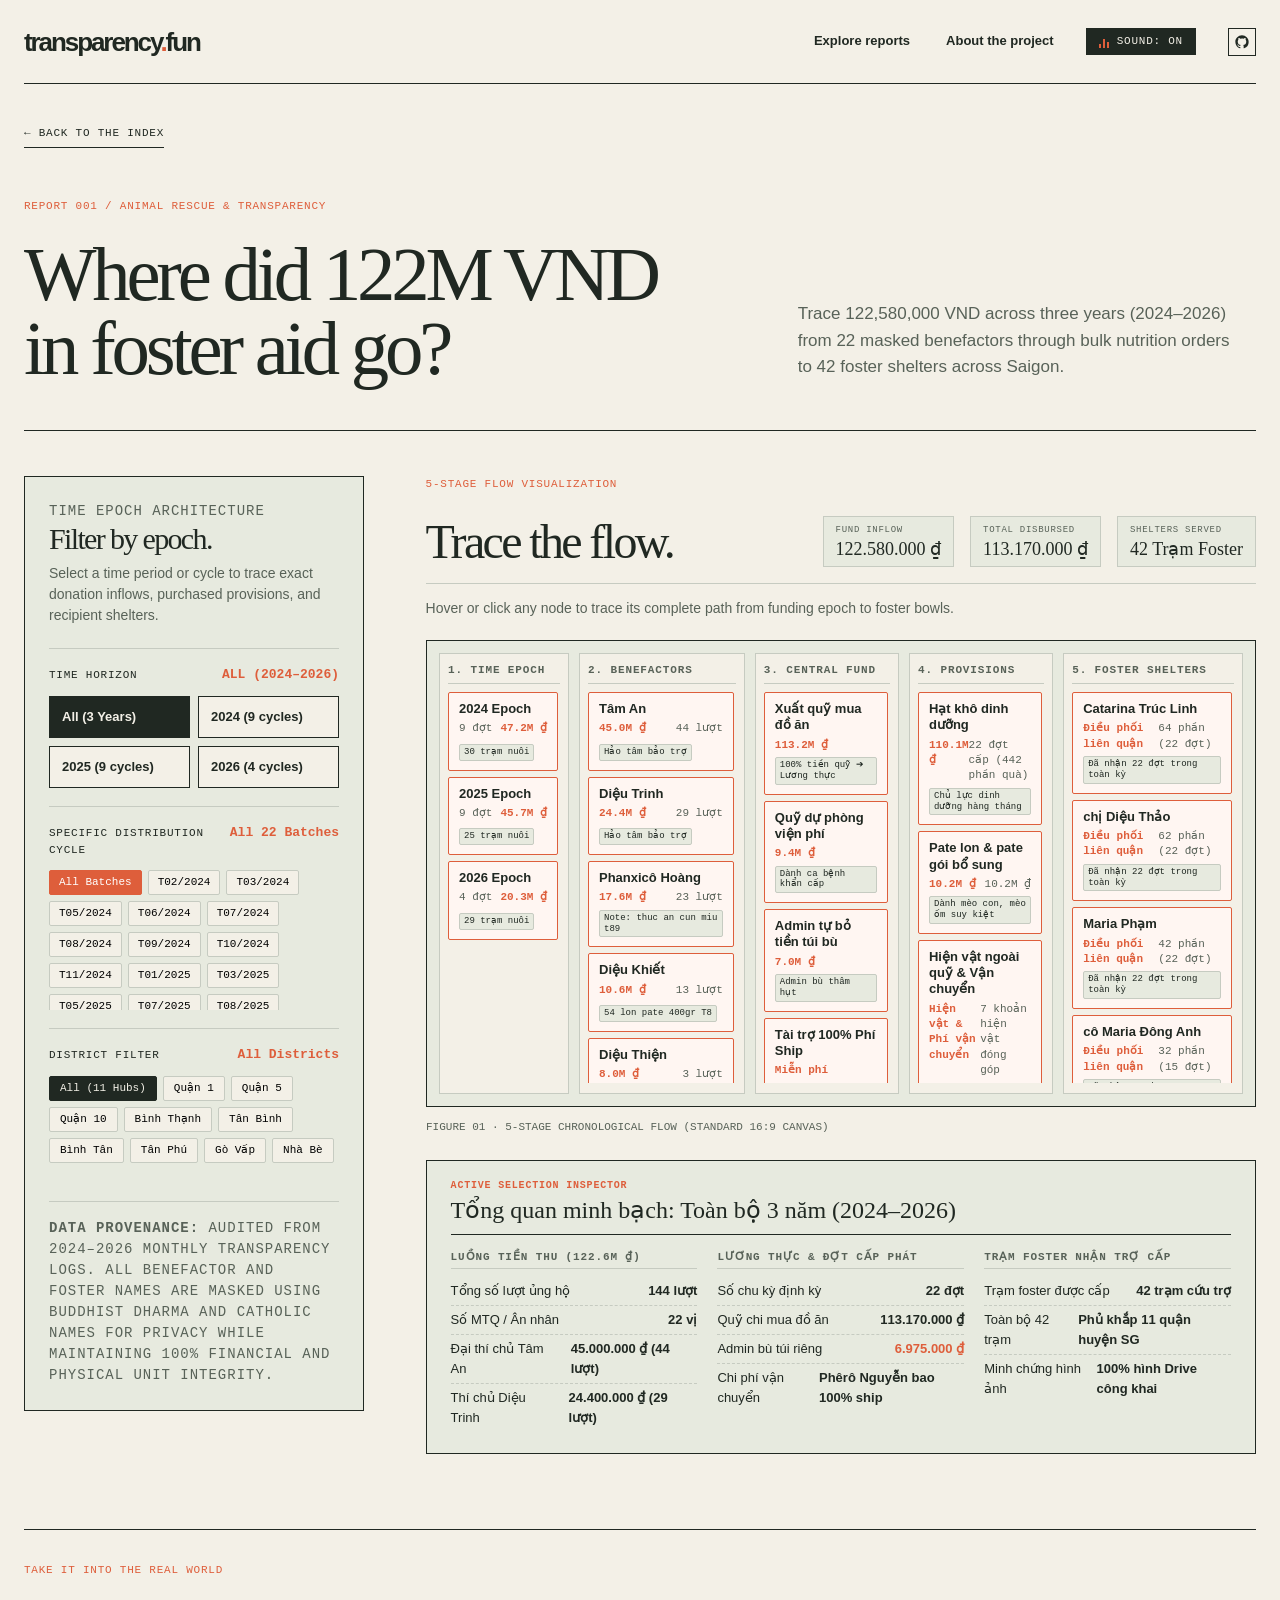
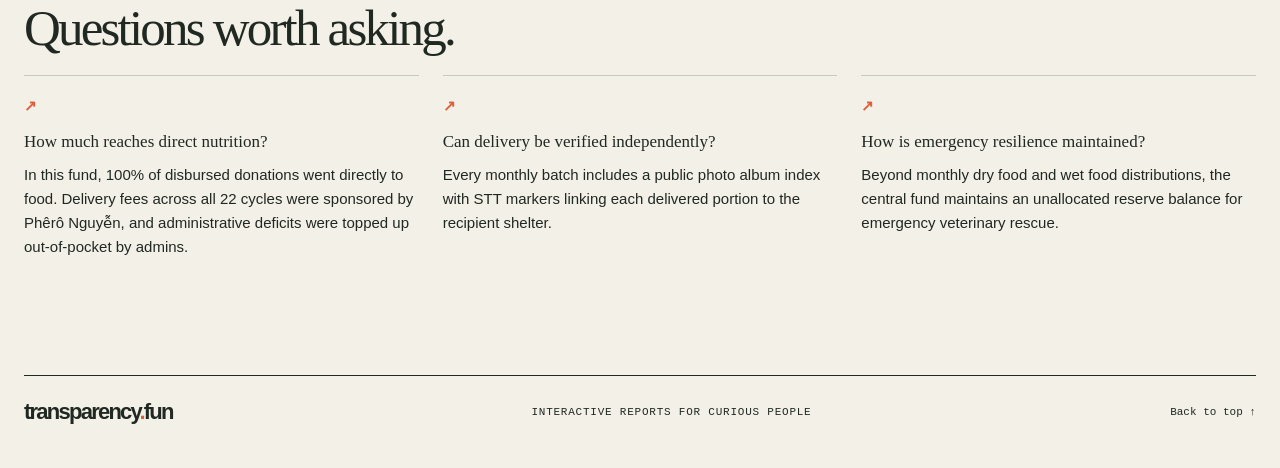
==== commit f1a3a099: "feat: add GitHub repository icon to header" ====
--- a/interactive/donation-epochs/index.html
+++ b/interactive/donation-epochs/index.html
@@ -24,6 +24,9 @@
         </span>
         <span class="sound-label">SOUND: ON</span>
       </button>
+      <a class="github-link" href="https://github.com/nghuyenthevinh2000/transparency-fun" target="_blank" rel="noopener noreferrer" aria-label="View source repository on GitHub">
+        <svg viewBox="0 0 24 24" aria-hidden="true"><path fill-rule="evenodd" clip-rule="evenodd" d="M12 2C6.477 2 2 6.484 2 12.017c0 4.425 2.865 8.18 6.839 9.504.5.092.682-.217.682-.483 0-.237-.008-.868-.013-1.703-2.782.605-3.369-1.343-3.369-1.343-.454-1.158-1.11-1.466-1.11-1.466-.908-.62.069-.608.069-.608 1.003.07 1.53 1.032 1.53 1.032.892 1.53 2.341 1.088 2.91.832.092-.647.35-1.088.636-1.338-2.22-.253-4.555-1.113-4.555-4.951 0-1.093.39-1.988 1.029-2.688-.103-.253-.446-1.272.098-2.65 0 0 .84-.27 2.75 1.026A9.564 9.564 0 0112 6.844c.85.004 1.705.115 2.504.337 1.909-1.296 2.747-1.027 2.747-1.027.546 1.379.202 2.398.1 2.651.64.7 1.028 1.595 1.028 2.688 0 3.848-2.339 4.695-4.566 4.943.359.309.678.92.678 1.855 0 1.338-.012 2.419-.012 2.747 0 .268.18.58.688.482A10.019 10.019 0 0022 12.017C22 6.484 17.522 2 12 2z"/></svg>
+      </a>
       <audio id="ambient-audio" preload="none"></audio>
     </div>
   </header>
--- a/styles.css
+++ b/styles.css
@@ -29,6 +29,9 @@
 @keyframes soundBarPulse1 { 0% { height:3px; } 100% { height:11px; } }
 @keyframes soundBarPulse2 { 0% { height:12px; } 100% { height:4px; } }
 @keyframes soundBarPulse3 { 0% { height:5px; } 100% { height:10px; } }
+.github-link { display:inline-flex; align-items:center; justify-content:center; width:28px; height:28px; background:var(--paper); color:var(--ink); border:1px solid var(--ink); text-decoration:none; transition:background .2s ease,color .2s ease; }
+.github-link:hover { background:var(--ink); color:var(--paper); }
+.github-link svg { width:16px; height:16px; fill:currentColor; display:block; }
 .hero { min-height:650px; display:grid; grid-template-columns:1.2fr .8fr; gap:clamp(34px,7vw,105px); align-items:center; padding-block:76px; }
 .hero-copy { min-width:0; }
 .eyebrow,.feature-top,.feature-bottom>span,.hero-foot,.report-number,.card-open,.back-link,.report-label,.site-footer>span,.control-label,.method-note,.report-badge { font:500 11px/1.5 var(--mono); letter-spacing:.07em; text-transform:uppercase; }
@@ -104,5 +107,5 @@
 
 @media (max-width:1000px) { .hero { gap:35px; } h1 { font-size:clamp(59px,8vw,95px); } .feature { min-height:400px; } }
 @media (max-width:760px) { .wrap { width:min(100% - 36px,1240px); } .site-header { min-height:70px; } .site-header-actions { gap:16px; } .wordmark { font-size:22px; } .site-header nav { gap:15px; } .site-header nav a { font-size:11px; } .hero { grid-template-columns:1fr; padding-block:65px; min-height:0; gap:60px; } h1 { font-size:clamp(64px,12vw,94px); } .feature { width:min(100% - 15px,490px); justify-self:center; min-height:400px; } .intro { grid-template-columns:1fr; gap:22px; } .directory { padding-block:75px; } .report-grid { grid-template-columns:repeat(2,minmax(0,1fr)); } .section-heading { align-items:start; flex-direction:column; gap:15px; } .about { grid-template-columns:1fr; gap:35px; padding-block:70px; } .about-stamp { min-height:265px; } }
-@media (max-width:520px) { .site-header nav a:last-child { display:none; } .site-header-actions { gap:12px; } .sound-toggle { padding:5px 8px; font-size:10px; } .hero { padding-top:55px; } h1 { font-size:clamp(54px,13vw,72px); } .hero-description { font-size:16px; } .feature { min-height:390px; } .hero-foot { font-size:9px; } .hero-foot span { max-width:160px; } .report-grid { grid-template-columns:1fr; gap:38px; } .card-cover { height:320px; } .site-footer { flex-wrap:wrap; } .site-footer>span { order:3; width:100%; } }
+@media (max-width:520px) { .site-header nav a:last-child { display:none; } .site-header-actions { gap:12px; } .sound-toggle { padding:5px 8px; font-size:10px; } .github-link { width:24px; height:24px; } .github-link svg { width:14px; height:14px; } .hero { padding-top:55px; } h1 { font-size:clamp(54px,13vw,72px); } .hero-description { font-size:16px; } .feature { min-height:390px; } .hero-foot { font-size:9px; } .hero-foot span { max-width:160px; } .report-grid { grid-template-columns:1fr; gap:38px; } .card-cover { height:320px; } .site-footer { flex-wrap:wrap; } .site-footer>span { order:3; width:100%; } }
 @media (prefers-reduced-motion:reduce) { html { scroll-behavior:auto; } *,*::before,*::after { transition-duration:.01ms !important; animation-duration:.01ms !important; } }
